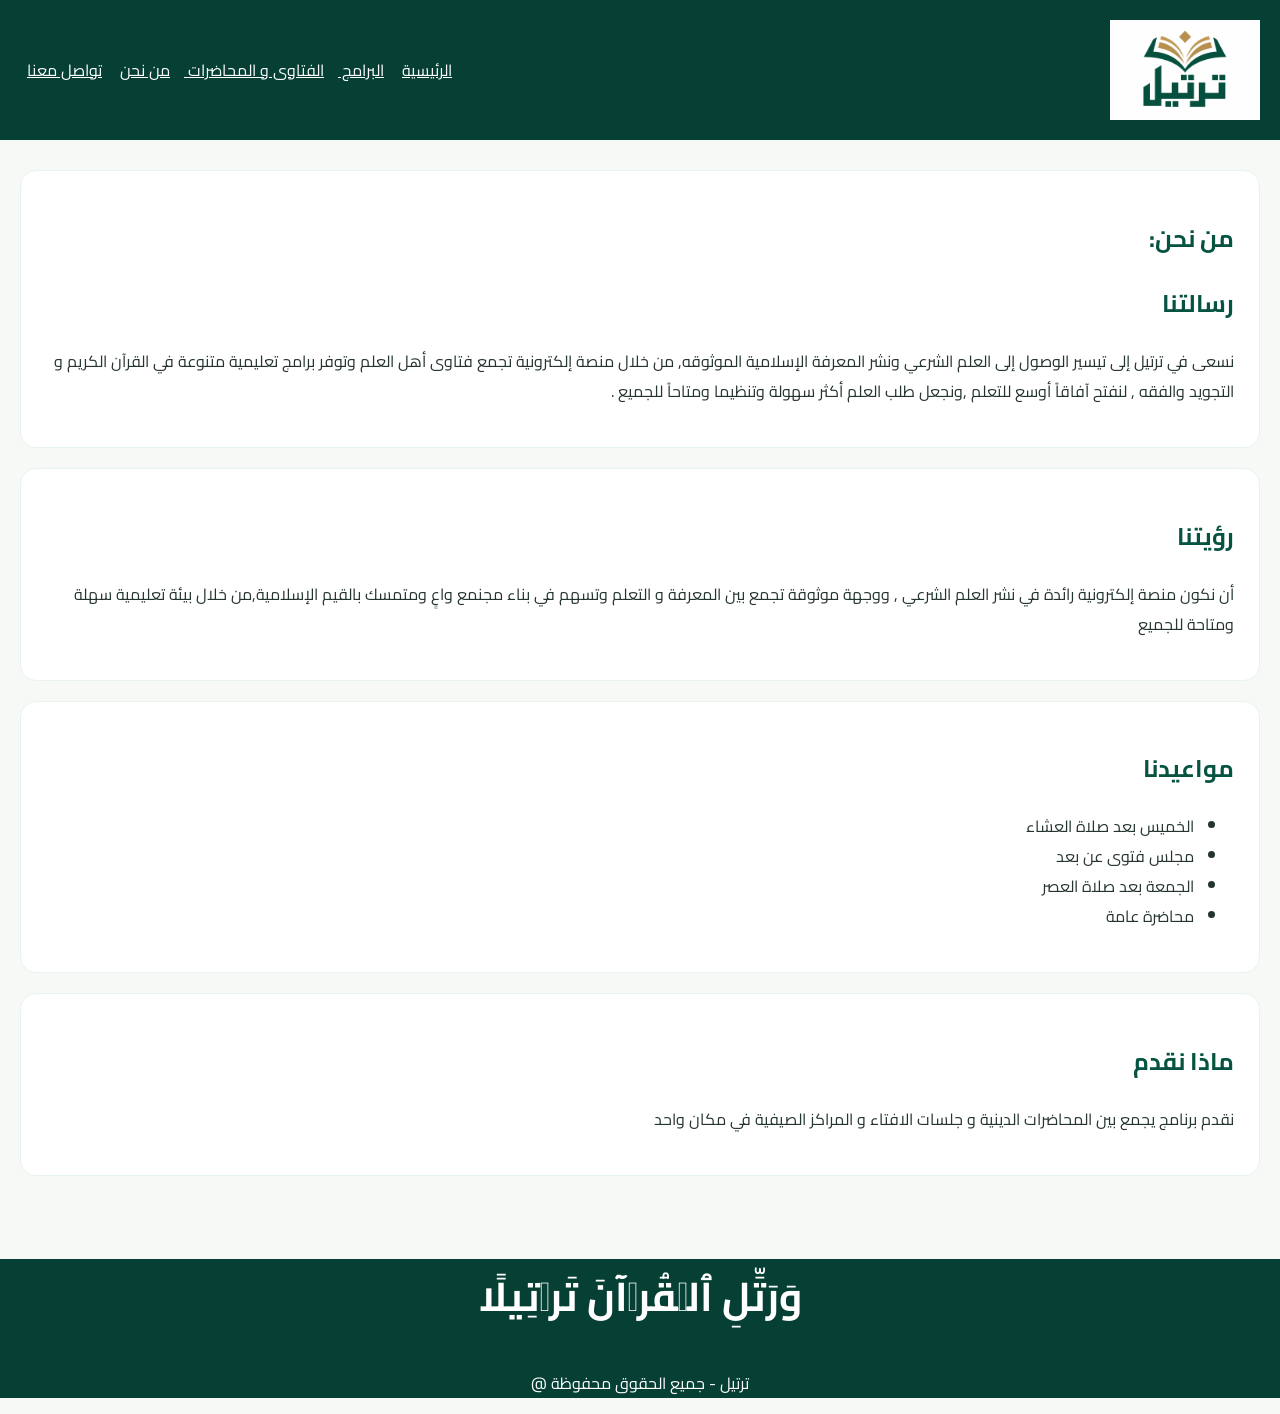
==== about-us.html @ 3f18db16 "Add files via upload" ====
<!DOCTYPE html>
<html lang="ar" dir="rtl">
<head>
    <meta charset="UTF-8">
    <meta name="viewport" content="width=device-width, initial-scale=1.0">
    <title>About Us - Tarteel</title>

    <link rel="preconnect" href="https://fonts.googleapis.com">
    <link rel="preconnect" href="https://fonts.gstatic.com" crossorigin>
    <link href="https://fonts.googleapis.com/css2?family=Cairo:wght@400;500;600;700;800&display=swap"rel="stylesheet">
    <link rel="stylesheet" href="style.css">




</head>
<body>
 <header>
        <!-- -->
        <img src="Tarteel-logo.jpg" alt="Tarteel-logo" class="logo">

        <nav>
            <!-- link to الرئيسية -->
            <a href="">الرئيسية</a>

            <!-- link to البرامج -->
            <a href="">البرامج </a>

            <!-- link to الفتاوى و المحاضرات  -->
            <a href="">الفتاوى و المحاضرات </a>

            <!-- link to من نحن -->
            <a href="about-us.html">من نحن</a>

            <!-- link to تواصل معنا -->
            <a href="contact-us.html">تواصل معنا</a>
            
        </nav>


        <!-- <h2>من نحن</h2> -->

    </header>
<!-- --------------------------------------------------------------------------------    header end -->
<!-- --------------------------------------------------------------------------------    main Start -->
<main>
<!-- sec 1 -->
    <section>

        <h1>من نحن:</h1>

        <h2>رسالتنا</h2>
            <p>نسعى في ترتيل إلى تيسير الوصول إلى العلم الشرعي ونشر المعرفة الإسلامية الموثوقه,
                 من خلال منصة إلكترونية تجمع فتاوى أهل العلم  وتوفر برامج تعليمية متنوعة في
                 القرآن الكريم و التجويد والفقه , لنفتح آفاقاً أوسع للتعلم ,ونجعل طلب العلم أكثر سهولة وتنظيما ومتاحاً للجميع .
            </p>
        

    </section>


<!-- sec 2 -->
    <section>
        <h2>رؤيتنا</h2>
        <p>أن نكون منصة إلكترونية رائدة في نشر العلم الشرعي , ووجهة موثوقة تجمع بين المعرفة و التعلم 
            وتسهم في بناء مجنمع واعٍ ومتمسك بالقيم الإسلامية,من خلال بيئة تعليمية سهلة ومتاحة للجميع
        </p>

    </section>


<!-- sec 3 -->
    <section>
    <h2>مواعيدنا</h2>
        <ul>
            <li>الخميس بعد صلاة العشاء</li>
            <li> مجلس فتوى عن بعد</li>
            <li> الجمعة بعد صلاة العصر</li>
            <li> محاضرة عامة </li>


        </ul>

    </section>


<!-- sec 4 -->
    <section>
        <h2>ماذا نقدم</h2>
        <p>نقدم برنامج يجمع بين المحاضرات الدينية و جلسات الافتاء و المراكز الصيفية في مكان واحد </p>

    </section>






</main>
<!-- --------------------------------------------------------------------------------    main end -->
 <!-- --------------------------------------------------------------------------------   footer start -->
<footer>
<h2 class="aya">وَرَتِّلِ ٱلۡقُرۡآنَ تَرۡتِیلًا</h2>

<p>ترتيل - جميع الحقوق محفوظة @</p>

</footer>



    
</body>
</html>
---- style.css ----
body{
    background-color: #F7F9F7;
    color: #24342F;
    margin: 0;
    direction: rtl;
    font-family: 'cairo',sans-serif;
    
}

/* ------------------------------------------header style---------------------------------------------- */
header{
    background-color: #063f33;
    padding: 20px 20px; 
    display: flex;
    align-items: center;
    justify-content: space-between;
    /* max-width: 1140px; */
    }

.logo{
    width: 150px;
    height: auto;
}

nav a{
    color: white;
    margin-bottom: 20px;
    padding: 7px;
}

nav a:hover{
    color: #BF984C;
}




/* ------------------------------------------main style---------------------------------------------- */

main{
    /* max-width: 1140px; */
    margin:0 auto;
    padding: 30px 20px;
}




h1,h2{
    color: #075342;
}


section{
    background-color: white;
    border: 1px, solid #E8F2EE;
    border-radius: 16px;
    padding: 25px;
    margin-bottom: 20px;
}


button{
    background-color: #075342;
    color: white;
    border: none;
    border-radius: 10px;
    padding: 12px 25px;
    font-family: 'cairo', sans-serif;
    cursor: pointer;
}

.button:hover{
    color: #BF984C;
   
}


.contact-W-E{
    display: flex;
    justify-content: right;
    gap: 20px;
}





/* ----------------------------------------footer style----------------------------------------------- */

footer{
    background-color:#063f33 ;
    color: white;
    margin: 0 auto;
    text-align: center;
  
    
}
.aya{
    color: white;
    font-size: 40px;
    
    

}
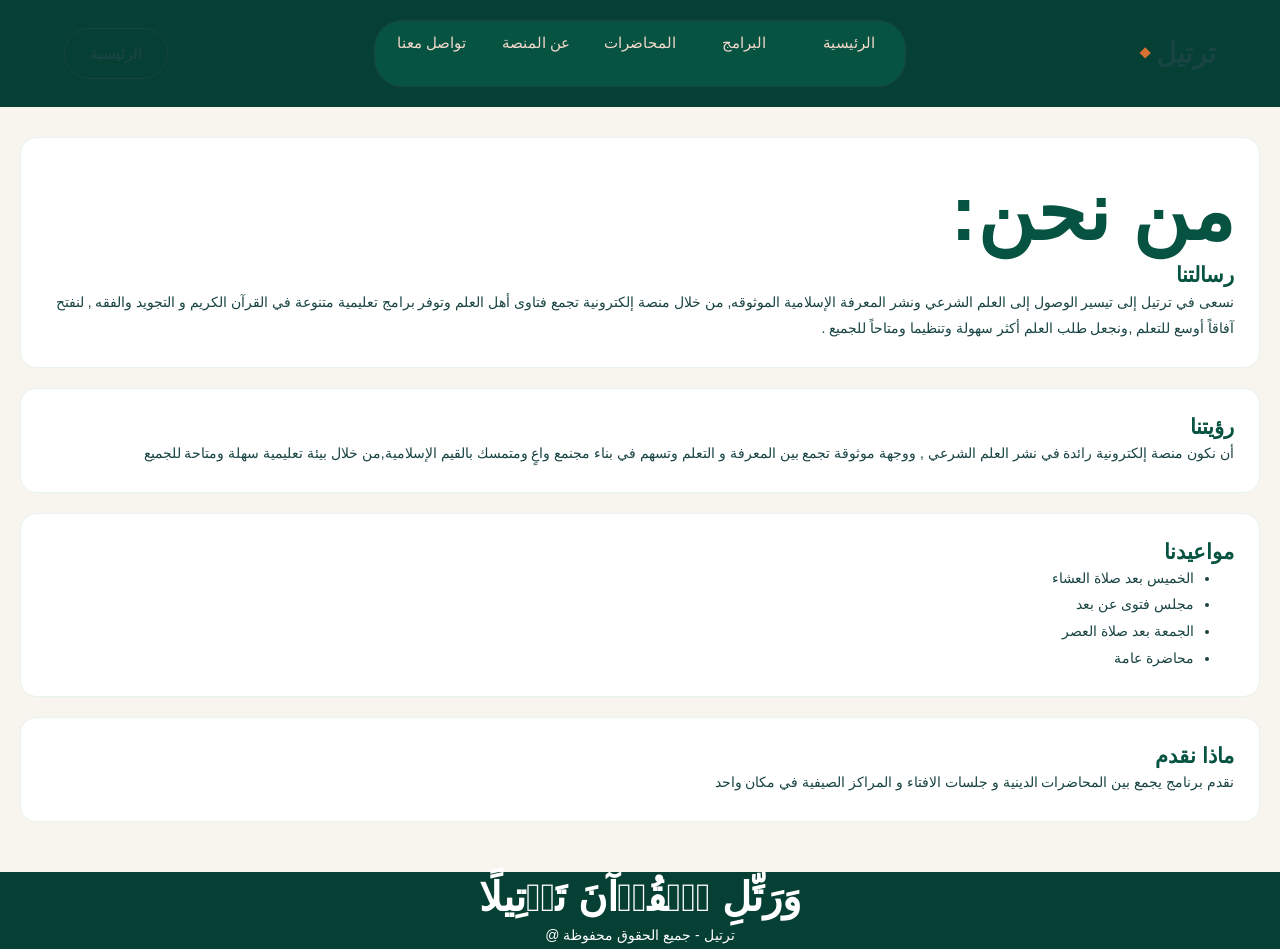
==== commit 57da946d: "Add files via upload" ====
--- a/about-us.html
+++ b/about-us.html
@@ -9,38 +9,29 @@
     <link rel="preconnect" href="https://fonts.gstatic.com" crossorigin>
     <link href="https://fonts.googleapis.com/css2?family=Cairo:wght@400;500;600;700;800&display=swap"rel="stylesheet">
     <link rel="stylesheet" href="style.css">
+    <link rel="stylesheet" href="indexxx.css">
 
 
 
 
 </head>
 <body>
- <header>
-        <!-- -->
-        <img src="Tarteel-logo.jpg" alt="Tarteel-logo" class="logo">
+ <div class="intro" aria-hidden="true"><span></span></div>
 
-        <nav>
-            <!-- link to الرئيسية -->
-            <a href="">الرئيسية</a>
+    <header class="topbar">
+        <a href="#" class="logo up" style="--i:0">ترتيل <i></i></a>
 
-            <!-- link to البرامج -->
-            <a href="">البرامج </a>
-
-            <!-- link to الفتاوى و المحاضرات  -->
-            <a href="">الفتاوى و المحاضرات </a>
-
-            <!-- link to من نحن -->
-            <a href="about-us.html">من نحن</a>
-
-            <!-- link to تواصل معنا -->
+        <nav class="up" style="--i:1">
+            <a href="indexxx.html">الرئيسية</a>
+            <a href="programs.html">البرامج</a>
+            <a href="lectures.html">المحاضرات</a>
+            <a href="about-us.html">عن المنصة</a>
             <a href="contact-us.html">تواصل معنا</a>
-            
         </nav>
 
+        <a href="indexxx.html" class="btn btn-outline up" style="--i:2">الرئيسية</a>
+    </header>
 
-        <!-- <h2>من نحن</h2> -->
-
-    </header>
 <!-- --------------------------------------------------------------------------------    header end -->
 <!-- --------------------------------------------------------------------------------    main Start -->
 <main>
--- a/indexxx.css
+++ b/indexxx.css
@@ -0,0 +1,551 @@
+:root {
+    --primary: #075342;
+    --accent: #D47233;
+    --soft: #F3D9CC;
+    --dark: #184443;
+    --bg: #F8F5EF;
+    --ease: cubic-bezier(.2, .7, .2, 1);
+}
+
+* {
+    box-sizing: border-box;
+    margin: 0;
+}
+
+/* Everything is in rem, so the whole page scales with the screen width */
+html {
+    scroll-behavior: smooth;
+    font-size: clamp(14px, 1.05vw, 26px);
+}
+
+body {
+    font-family: "Tajawal", sans-serif;
+    background: var(--bg);
+    color: var(--dark);
+    line-height: 1.9;
+    overflow-x: hidden;
+}
+
+h1,
+h2,
+h3 {
+    line-height: 1.25;
+}
+
+/* ---------- Intro 0 → 100 ---------- */
+@property --n {
+    syntax: "<integer>";
+    inherits: false;
+    initial-value: 0;
+}
+
+.intro {
+    position: fixed;
+    inset: 0;
+    z-index: 100;
+    display: grid;
+    place-items: center;
+    background: var(--primary);
+    color: var(--bg);
+    pointer-events: none;
+    animation: slide-up .7s 1s cubic-bezier(.7, 0, .2, 1) forwards;
+}
+
+.intro span {
+    font-size: 5rem;
+    font-weight: 800;
+    counter-reset: n var(--n);
+    animation: count 1s linear forwards;
+}
+
+.intro span::after {
+    content: counter(n);
+}
+
+@keyframes count {
+    to {
+        --n: 100;
+    }
+}
+
+@keyframes slide-up {
+    to {
+        transform: translateY(-100%);
+        visibility: hidden;
+    }
+}
+
+/* ---------- Every text block moves up when the page opens ---------- */
+.up {
+    animation: up .9s var(--ease) backwards;
+    animation-delay: calc(1.3s + var(--i, 0) * .1s);
+}
+
+@keyframes up {
+    from {
+        opacity: 0;
+        translate: 0 2.5rem;
+    }
+}
+
+.line {
+    display: block;
+    overflow: hidden;
+    padding-block: .08em;
+}
+
+.line>span {
+    display: block;
+    transform: translateY(115%);
+    animation: line-up .9s var(--ease) forwards;
+    animation-delay: calc(1.3s + var(--i) * .1s);
+}
+
+@keyframes line-up {
+    to {
+        transform: none;
+    }
+}
+
+/* ---------- Top bar ---------- */
+.topbar {
+    display: grid;
+    grid-template-columns: 1fr auto 1fr;
+    align-items: center;
+    padding: 1.4rem 5vw;
+}
+
+.logo {
+    justify-self: start;
+    display: flex;
+    align-items: center;
+    gap: .5rem;
+    font-size: 2rem;
+    font-weight: 800;
+    color: var(--dark);
+    text-decoration: none;
+}
+
+.logo i {
+    width: .6rem;
+    height: .6rem;
+    background: var(--accent);
+    transform: rotate(45deg);
+}
+
+.topbar .btn {
+    justify-self: end;
+}
+
+/* ---------- Pill nav ---------- */
+nav {
+    position: relative;
+    isolation: isolate;
+    display: flex;
+    width: min(38rem, 90vw);
+    padding: .3rem;
+    background: var(--primary);
+    border: 1px solid var(--dark);
+    border-radius: 2rem;
+}
+
+nav a {
+    flex: 1;
+    padding: .5rem 0;
+    text-align: center;
+    text-decoration: none;
+    font-size: 1.05rem;
+    font-weight: 500;
+    color: var(--soft);
+    line-height: 1.6;
+    transition: color .3s ease;
+}
+
+nav a:hover {
+    color: var(--dark);
+    anchor-name: --pill;
+}
+
+nav::before {
+    content: "";
+    position: absolute;
+    z-index: -1;
+    position-anchor: --pill;
+    inset: anchor(top) anchor(right) anchor(bottom) anchor(left);
+    background: var(--bg);
+    border: 1px solid var(--accent);
+    border-radius: 2rem;
+    opacity: 0;
+    transition: inset .4s, opacity .3s;
+}
+
+nav:has(a:hover)::before {
+    opacity: 1;
+}
+
+@supports not (anchor-name: --x) {
+    nav a:hover {
+        background: var(--bg);
+        border-radius: 2rem;
+    }
+}
+
+/* ---------- Interactive buttons ---------- */
+.btn {
+    display: inline-flex;
+    align-items: center;
+    gap: .8rem;
+    padding: .7rem 1.8rem;
+    border-radius: 999px;
+    font-weight: 700;
+    font-size: 1.1rem;
+    text-decoration: none;
+    background-repeat: no-repeat;
+    background-position: bottom;
+    background-size: 100% 0;
+    /* fill sweeps up on hover */
+    transition: background-size .5s var(--ease), color .4s, transform .4s var(--ease), box-shadow .4s;
+}
+
+.btn:hover {
+    background-size: 100% 100%;
+    transform: translateY(-.25rem);
+}
+
+.btn:active {
+    transform: translateY(0) scale(.96);
+}
+
+.btn:focus-visible,
+.link:focus-visible {
+    outline: 3px solid var(--accent);
+    outline-offset: 4px;
+}
+
+.btn-outline {
+    border: 1px solid var(--dark);
+    color: var(--dark);
+    background-image: linear-gradient(var(--dark), var(--dark));
+}
+
+.btn-outline:hover {
+    color: var(--bg);
+}
+
+.btn-primary {
+    padding: .9rem 1.4rem .9rem 1.4rem;
+    background-color: var(--primary);
+    color: var(--bg);
+    background-image: linear-gradient(var(--accent), var(--accent));
+    box-shadow: 0 .6rem 1.4rem rgba(7, 83, 66, 0);
+}
+
+.btn-primary:hover {
+    box-shadow: 0 .8rem 1.6rem rgba(7, 83, 66, .3);
+}
+
+.arrow {
+    display: grid;
+    place-items: center;
+    width: 2rem;
+    height: 2rem;
+    border-radius: 50%;
+    background: var(--accent);
+    color: var(--bg);
+    font-size: 1.1rem;
+    line-height: 1;
+    transition: transform .4s var(--ease), background .4s, color .4s;
+}
+
+.btn-primary:hover .arrow {
+    transform: translateX(-.4rem) rotate(-360deg);
+    background: var(--bg);
+    color: var(--accent);
+}
+
+.link {
+    color: var(--dark);
+    font-weight: 500;
+    font-size: 1.1rem;
+    text-decoration: none;
+    background: linear-gradient(var(--accent), var(--accent)) no-repeat right bottom / 100% 2px;
+    padding-bottom: .15rem;
+    transition: background-size .4s var(--ease), color .3s;
+}
+
+.link:hover {
+    background-size: 100% 100%;
+    color: var(--bg);
+}
+
+/* ---------- Hero ---------- */
+.hero {
+    display: grid;
+    grid-template-columns: 1.2fr .8fr;
+    align-items: center;
+    gap: 3vw;
+    padding: 1rem 5vw 5rem;
+    min-height: calc(100svh - 6rem);
+}
+
+.eyebrow {
+    display: inline-flex;
+    align-items: center;
+    gap: .6rem;
+    font-size: 1.05rem;
+    color: var(--primary);
+    margin-bottom: 1rem;
+}
+
+.eyebrow i {
+    width: .5rem;
+    height: .5rem;
+    border-radius: 50%;
+    background: var(--accent);
+}
+
+h1 {
+    font-size: clamp(2.8rem, 6.2vw, 10rem);
+    font-weight: 800;
+    color: var(--primary);
+}
+
+.lead {
+    max-width: 38rem;
+    margin-top: 1.4rem;
+    font-size: 1.3rem;
+    opacity: .85;
+}
+
+.actions {
+    display: flex;
+    align-items: center;
+    flex-wrap: wrap;
+    gap: 2rem;
+    margin-top: 2rem;
+}
+
+/* ---------- Arch illustration ---------- */
+.art {
+    position: relative;
+    width: min(34vw, 58vh);
+    aspect-ratio: 4 / 5;
+    justify-self: center;
+}
+
+.arch-back,
+.arch {
+    position: absolute;
+    border-radius: 999px 999px 0 0;
+}
+
+.arch-back {
+    inset: 0;
+    background: var(--soft);
+}
+
+.arch {
+    inset: 12% 14% 0;
+    background: var(--dark);
+    overflow: hidden;
+}
+
+.sun {
+    position: absolute;
+    top: 16%;
+    left: 50%;
+    width: 46%;
+    aspect-ratio: 1;
+    border-radius: 50%;
+    transform: translateX(-50%);
+    background: var(--accent);
+}
+
+.book {
+    position: absolute;
+    bottom: 12%;
+    left: 50%;
+    width: 60%;
+    height: 18%;
+    transform: translateX(-50%);
+}
+
+.book::before,
+.book::after {
+    content: "";
+    position: absolute;
+    bottom: 0;
+    width: 50%;
+    height: 100%;
+    background: var(--bg);
+}
+
+.book::before {
+    right: 50%;
+    border-radius: 0 12px 4px 0;
+    transform: skewY(6deg);
+    transform-origin: right bottom;
+}
+
+.book::after {
+    left: 50%;
+    border-radius: 12px 0 0 4px;
+    transform: skewY(-6deg);
+    transform-origin: left bottom;
+}
+
+.dot {
+    position: absolute;
+    bottom: 4%;
+    right: -4%;
+    width: 9%;
+    aspect-ratio: 1;
+    border-radius: 50%;
+    background: var(--accent);
+    opacity: .85;
+}
+
+.art small {
+    position: absolute;
+    bottom: -2%;
+    left: 0;
+    font-size: .85rem;
+    letter-spacing: .1em;
+    color: var(--primary);
+}
+
+/* ---------- Cards: green fills from bottom to top on hover ---------- */
+.features {
+    padding: 0 5vw 6rem;
+}
+
+.cards {
+    display: grid;
+    grid-template-columns: repeat(3, 1fr);
+    gap: 1.6rem;
+}
+
+.card {
+    position: relative;
+    isolation: isolate;
+    overflow: hidden;
+    padding: 2.2rem;
+    min-height: 14rem;
+    background: #fff;
+    border: 1px solid var(--soft);
+    border-radius: 1.6rem;
+    transition: transform .6s var(--ease), box-shadow .6s var(--ease), border-color .6s;
+}
+
+.card::before {
+    content: "";
+    position: absolute;
+    inset: 0;
+    z-index: -1;
+    background: var(--primary);
+    transform: scaleY(0);
+    transform-origin: bottom;
+    transition: transform .6s var(--ease);
+}
+
+.card:hover {
+    transform: translateY(-.8rem);
+    box-shadow: 0 1.6rem 3rem rgba(7, 83, 66, .25);
+    border-color: var(--primary);
+}
+
+.card:hover::before {
+    transform: scaleY(1);
+}
+
+.num {
+    color: var(--accent);
+    font-weight: 800;
+    font-size: 1rem;
+    transition: color .5s;
+}
+
+.card h3 {
+    margin: .4rem 0 .6rem;
+    font-size: 1.9rem;
+    color: var(--primary);
+    transition: color .5s;
+}
+
+.card p {
+    font-size: 1.15rem;
+    transition: color .5s;
+}
+
+.card:hover h3 {
+    color: var(--bg);
+}
+
+.card:hover p {
+    color: var(--soft);
+}
+
+.card:hover .num {
+    color: var(--accent);
+}
+
+/* scroll reveal for the cards */
+@supports (animation-timeline: view()) {
+    .card {
+        animation: rise linear both;
+        animation-timeline: view();
+        animation-range: entry 0% entry 70%;
+    }
+
+    @keyframes rise {
+        from {
+            opacity: 0;
+            translate: 0 3rem;
+        }
+
+        to {
+            opacity: 1;
+            translate: 0 0;
+        }
+    }
+}
+
+/* ---------- Responsive ---------- */
+@media (max-width: 900px) {
+    html {
+        font-size: clamp(15px, 3.4vw, 22px);
+    }
+
+    .topbar {
+        grid-template-columns: 1fr auto;
+        row-gap: .8rem;
+    }
+
+    nav {
+        grid-column: 1 / -1;
+        grid-row: 2;
+        width: 100%;
+    }
+
+    nav a {
+        font-size: .85rem;
+    }
+
+    .hero {
+        grid-template-columns: 1fr;
+        min-height: auto;
+        padding-bottom: 3rem;
+    }
+
+    h1 {
+        font-size: clamp(3rem, 14vw, 6rem);
+    }
+
+    .art {
+        width: min(75vw, 26rem);
+    }
+
+    .cards {
+        grid-template-columns: 1fr;
+    }
+}
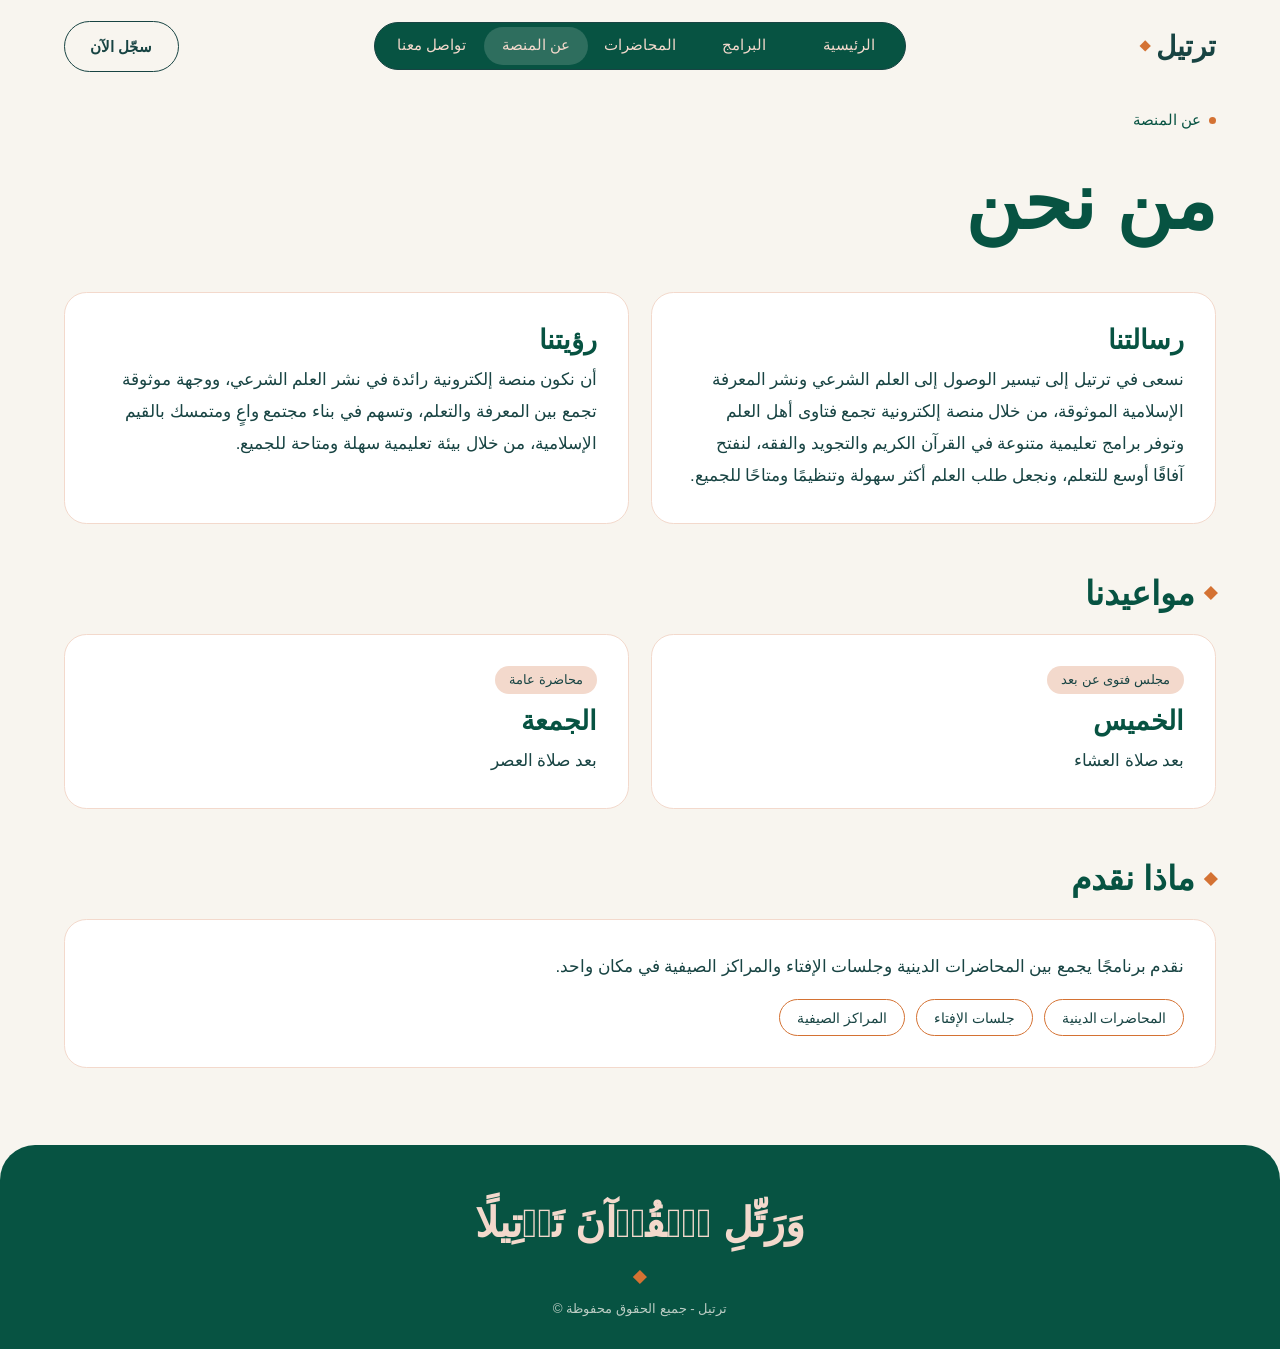
==== commit 466e144b: "Add files via upload" ====
--- a/about-us.html
+++ b/about-us.html
@@ -1,104 +1,93 @@
-<!DOCTYPE html>
-<html lang="ar" dir="rtl">
-<head>
-    <meta charset="UTF-8">
-    <meta name="viewport" content="width=device-width, initial-scale=1.0">
-    <title>About Us - Tarteel</title>
-
-    <link rel="preconnect" href="https://fonts.googleapis.com">
-    <link rel="preconnect" href="https://fonts.gstatic.com" crossorigin>
-    <link href="https://fonts.googleapis.com/css2?family=Cairo:wght@400;500;600;700;800&display=swap"rel="stylesheet">
-    <link rel="stylesheet" href="style.css">
-    <link rel="stylesheet" href="indexxx.css">
-
-
-
-
-</head>
-<body>
- <div class="intro" aria-hidden="true"><span></span></div>
-
-    <header class="topbar">
-        <a href="#" class="logo up" style="--i:0">ترتيل <i></i></a>
-
-        <nav class="up" style="--i:1">
-            <a href="indexxx.html">الرئيسية</a>
-            <a href="programs.html">البرامج</a>
-            <a href="lectures.html">المحاضرات</a>
-            <a href="about-us.html">عن المنصة</a>
-            <a href="contact-us.html">تواصل معنا</a>
-        </nav>
-
-        <a href="indexxx.html" class="btn btn-outline up" style="--i:2">الرئيسية</a>
-    </header>
-
-<!-- --------------------------------------------------------------------------------    header end -->
-<!-- --------------------------------------------------------------------------------    main Start -->
-<main>
-<!-- sec 1 -->
-    <section>
-
-        <h1>من نحن:</h1>
-
-        <h2>رسالتنا</h2>
-            <p>نسعى في ترتيل إلى تيسير الوصول إلى العلم الشرعي ونشر المعرفة الإسلامية الموثوقه,
-                 من خلال منصة إلكترونية تجمع فتاوى أهل العلم  وتوفر برامج تعليمية متنوعة في
-                 القرآن الكريم و التجويد والفقه , لنفتح آفاقاً أوسع للتعلم ,ونجعل طلب العلم أكثر سهولة وتنظيما ومتاحاً للجميع .
-            </p>
-        
-
-    </section>
-
-
-<!-- sec 2 -->
-    <section>
-        <h2>رؤيتنا</h2>
-        <p>أن نكون منصة إلكترونية رائدة في نشر العلم الشرعي , ووجهة موثوقة تجمع بين المعرفة و التعلم 
-            وتسهم في بناء مجنمع واعٍ ومتمسك بالقيم الإسلامية,من خلال بيئة تعليمية سهلة ومتاحة للجميع
-        </p>
-
-    </section>
-
-
-<!-- sec 3 -->
-    <section>
-    <h2>مواعيدنا</h2>
-        <ul>
-            <li>الخميس بعد صلاة العشاء</li>
-            <li> مجلس فتوى عن بعد</li>
-            <li> الجمعة بعد صلاة العصر</li>
-            <li> محاضرة عامة </li>
-
-
-        </ul>
-
-    </section>
-
-
-<!-- sec 4 -->
-    <section>
-        <h2>ماذا نقدم</h2>
-        <p>نقدم برنامج يجمع بين المحاضرات الدينية و جلسات الافتاء و المراكز الصيفية في مكان واحد </p>
-
-    </section>
-
-
-
-
-
-
-</main>
-<!-- --------------------------------------------------------------------------------    main end -->
- <!-- --------------------------------------------------------------------------------   footer start -->
-<footer>
-<h2 class="aya">وَرَتِّلِ ٱلۡقُرۡآنَ تَرۡتِیلًا</h2>
-
-<p>ترتيل - جميع الحقوق محفوظة @</p>
-
-</footer>
-
-
-
-    
-</body>
-</html>+<!DOCTYPE html>
+<html lang="ar" dir="rtl">
+
+<head>
+    <meta charset="UTF-8">
+    <meta name="viewport" content="width=device-width, initial-scale=1.0">
+    <title>عن المنصة | ترتيل</title>
+    <link rel="preconnect" href="https://fonts.googleapis.com">
+    <link rel="preconnect" href="https://fonts.gstatic.com" crossorigin>
+    <link href="https://fonts.googleapis.com/css2?family=Tajawal:wght@400;500;700;800&display=swap" rel="stylesheet">
+    <link rel="stylesheet" href="indexxx.css">
+    <link rel="stylesheet" href="pages.css">
+</head>
+
+<body>
+    <div class="intro" aria-hidden="true"><span></span></div>
+
+    <header class="topbar">
+        <a href="indexxx.html" class="logo up" style="--i:0">ترتيل <i></i></a>
+
+        <nav class="up" style="--i:1">
+            <a href="indexxx.html">الرئيسية</a>
+            <a href="programs.html">البرامج</a>
+            <a href="lectures.html">المحاضرات</a>
+            <a href="about-us.html" aria-current="page">عن المنصة</a>
+            <a href="contact-us.html">تواصل معنا</a>
+        </nav>
+
+        <a href="programs.html" class="btn btn-outline up" style="--i:2">سجّل الآن</a>
+    </header>
+
+    <main>
+        <section class="page-head">
+            <p class="eyebrow up" style="--i:3"><i></i> عن المنصة</p>
+            <h1>
+                <span class="line"><span style="--i:4">من نحن</span></span>
+            </h1>
+        </section>
+
+        <!-- رسالتنا + رؤيتنا -->
+        <section class="block">
+            <div class="tiles">
+                <article class="tile">
+                    <h3>رسالتنا</h3>
+                    <p>نسعى في ترتيل إلى تيسير الوصول إلى العلم الشرعي ونشر المعرفة الإسلامية الموثوقة، من خلال منصة إلكترونية تجمع فتاوى أهل العلم وتوفر برامج تعليمية متنوعة في القرآن الكريم والتجويد والفقه، لنفتح آفاقًا أوسع للتعلم، ونجعل طلب العلم أكثر سهولة وتنظيمًا ومتاحًا للجميع.</p>
+                </article>
+                <article class="tile">
+                    <h3>رؤيتنا</h3>
+                    <p>أن نكون منصة إلكترونية رائدة في نشر العلم الشرعي، ووجهة موثوقة تجمع بين المعرفة والتعلم، وتسهم في بناء مجتمع واعٍ ومتمسك بالقيم الإسلامية، من خلال بيئة تعليمية سهلة ومتاحة للجميع.</p>
+                </article>
+            </div>
+        </section>
+
+        <!-- مواعيدنا -->
+        <section class="block">
+            <h2>مواعيدنا</h2>
+            <div class="tiles">
+                <article class="tile">
+                    <span class="chip">مجلس فتوى عن بعد</span>
+                    <h3>الخميس</h3>
+                    <p>بعد صلاة العشاء</p>
+                </article>
+                <article class="tile">
+                    <span class="chip">محاضرة عامة</span>
+                    <h3>الجمعة</h3>
+                    <p>بعد صلاة العصر</p>
+                </article>
+            </div>
+        </section>
+
+        <!-- ماذا نقدم -->
+        <section class="block">
+            <h2>ماذا نقدم</h2>
+            <div class="tiles">
+                <article class="tile wide">
+                    <p>نقدم برنامجًا يجمع بين المحاضرات الدينية وجلسات الإفتاء والمراكز الصيفية في مكان واحد.</p>
+                    <div class="pills">
+                        <span>المحاضرات الدينية</span>
+                        <span>جلسات الإفتاء</span>
+                        <span>المراكز الصيفية</span>
+                    </div>
+                </article>
+            </div>
+        </section>
+    </main>
+
+    <footer>
+        <h2 class="aya">وَرَتِّلِ ٱلۡقُرۡآنَ تَرۡتِیلًا</h2>
+        <p>ترتيل - جميع الحقوق محفوظة ©</p>
+    </footer>
+</body>
+
+</html>
--- a/indexxx.css
+++ b/indexxx.css
@@ -1,551 +1,258 @@
-:root {
-    --primary: #075342;
-    --accent: #D47233;
-    --soft: #F3D9CC;
-    --dark: #184443;
-    --bg: #F8F5EF;
-    --ease: cubic-bezier(.2, .7, .2, 1);
-}
-
-* {
-    box-sizing: border-box;
-    margin: 0;
-}
-
-/* Everything is in rem, so the whole page scales with the screen width */
-html {
-    scroll-behavior: smooth;
-    font-size: clamp(14px, 1.05vw, 26px);
-}
-
-body {
-    font-family: "Tajawal", sans-serif;
-    background: var(--bg);
-    color: var(--dark);
-    line-height: 1.9;
-    overflow-x: hidden;
-}
-
-h1,
-h2,
-h3 {
-    line-height: 1.25;
-}
-
-/* ---------- Intro 0 → 100 ---------- */
-@property --n {
-    syntax: "<integer>";
-    inherits: false;
-    initial-value: 0;
-}
-
-.intro {
-    position: fixed;
-    inset: 0;
-    z-index: 100;
-    display: grid;
-    place-items: center;
-    background: var(--primary);
-    color: var(--bg);
-    pointer-events: none;
-    animation: slide-up .7s 1s cubic-bezier(.7, 0, .2, 1) forwards;
-}
-
-.intro span {
-    font-size: 5rem;
-    font-weight: 800;
-    counter-reset: n var(--n);
-    animation: count 1s linear forwards;
-}
-
-.intro span::after {
-    content: counter(n);
-}
-
-@keyframes count {
-    to {
-        --n: 100;
-    }
-}
-
-@keyframes slide-up {
-    to {
-        transform: translateY(-100%);
-        visibility: hidden;
-    }
-}
-
-/* ---------- Every text block moves up when the page opens ---------- */
-.up {
-    animation: up .9s var(--ease) backwards;
-    animation-delay: calc(1.3s + var(--i, 0) * .1s);
-}
-
-@keyframes up {
-    from {
-        opacity: 0;
-        translate: 0 2.5rem;
-    }
-}
-
-.line {
-    display: block;
-    overflow: hidden;
-    padding-block: .08em;
-}
-
-.line>span {
-    display: block;
-    transform: translateY(115%);
-    animation: line-up .9s var(--ease) forwards;
-    animation-delay: calc(1.3s + var(--i) * .1s);
-}
-
-@keyframes line-up {
-    to {
-        transform: none;
-    }
-}
-
-/* ---------- Top bar ---------- */
-.topbar {
-    display: grid;
-    grid-template-columns: 1fr auto 1fr;
-    align-items: center;
-    padding: 1.4rem 5vw;
-}
-
-.logo {
-    justify-self: start;
-    display: flex;
-    align-items: center;
-    gap: .5rem;
-    font-size: 2rem;
-    font-weight: 800;
-    color: var(--dark);
-    text-decoration: none;
-}
-
-.logo i {
-    width: .6rem;
-    height: .6rem;
-    background: var(--accent);
-    transform: rotate(45deg);
-}
-
-.topbar .btn {
-    justify-self: end;
-}
-
-/* ---------- Pill nav ---------- */
-nav {
-    position: relative;
-    isolation: isolate;
-    display: flex;
-    width: min(38rem, 90vw);
-    padding: .3rem;
-    background: var(--primary);
-    border: 1px solid var(--dark);
-    border-radius: 2rem;
-}
-
-nav a {
-    flex: 1;
-    padding: .5rem 0;
-    text-align: center;
-    text-decoration: none;
-    font-size: 1.05rem;
-    font-weight: 500;
-    color: var(--soft);
-    line-height: 1.6;
-    transition: color .3s ease;
-}
-
-nav a:hover {
-    color: var(--dark);
-    anchor-name: --pill;
-}
-
-nav::before {
-    content: "";
-    position: absolute;
-    z-index: -1;
-    position-anchor: --pill;
-    inset: anchor(top) anchor(right) anchor(bottom) anchor(left);
-    background: var(--bg);
-    border: 1px solid var(--accent);
-    border-radius: 2rem;
-    opacity: 0;
-    transition: inset .4s, opacity .3s;
-}
-
-nav:has(a:hover)::before {
-    opacity: 1;
-}
-
-@supports not (anchor-name: --x) {
-    nav a:hover {
-        background: var(--bg);
-        border-radius: 2rem;
-    }
-}
-
-/* ---------- Interactive buttons ---------- */
-.btn {
-    display: inline-flex;
-    align-items: center;
-    gap: .8rem;
-    padding: .7rem 1.8rem;
-    border-radius: 999px;
-    font-weight: 700;
-    font-size: 1.1rem;
-    text-decoration: none;
-    background-repeat: no-repeat;
-    background-position: bottom;
-    background-size: 100% 0;
-    /* fill sweeps up on hover */
-    transition: background-size .5s var(--ease), color .4s, transform .4s var(--ease), box-shadow .4s;
-}
-
-.btn:hover {
-    background-size: 100% 100%;
-    transform: translateY(-.25rem);
-}
-
-.btn:active {
-    transform: translateY(0) scale(.96);
-}
-
-.btn:focus-visible,
-.link:focus-visible {
-    outline: 3px solid var(--accent);
-    outline-offset: 4px;
-}
-
-.btn-outline {
-    border: 1px solid var(--dark);
-    color: var(--dark);
-    background-image: linear-gradient(var(--dark), var(--dark));
-}
-
-.btn-outline:hover {
-    color: var(--bg);
-}
-
-.btn-primary {
-    padding: .9rem 1.4rem .9rem 1.4rem;
-    background-color: var(--primary);
-    color: var(--bg);
-    background-image: linear-gradient(var(--accent), var(--accent));
-    box-shadow: 0 .6rem 1.4rem rgba(7, 83, 66, 0);
-}
-
-.btn-primary:hover {
-    box-shadow: 0 .8rem 1.6rem rgba(7, 83, 66, .3);
-}
-
-.arrow {
-    display: grid;
-    place-items: center;
-    width: 2rem;
-    height: 2rem;
-    border-radius: 50%;
-    background: var(--accent);
-    color: var(--bg);
-    font-size: 1.1rem;
-    line-height: 1;
-    transition: transform .4s var(--ease), background .4s, color .4s;
-}
-
-.btn-primary:hover .arrow {
-    transform: translateX(-.4rem) rotate(-360deg);
-    background: var(--bg);
-    color: var(--accent);
-}
-
-.link {
-    color: var(--dark);
-    font-weight: 500;
-    font-size: 1.1rem;
-    text-decoration: none;
-    background: linear-gradient(var(--accent), var(--accent)) no-repeat right bottom / 100% 2px;
-    padding-bottom: .15rem;
-    transition: background-size .4s var(--ease), color .3s;
-}
-
-.link:hover {
-    background-size: 100% 100%;
-    color: var(--bg);
-}
-
-/* ---------- Hero ---------- */
-.hero {
-    display: grid;
-    grid-template-columns: 1.2fr .8fr;
-    align-items: center;
-    gap: 3vw;
-    padding: 1rem 5vw 5rem;
-    min-height: calc(100svh - 6rem);
-}
-
-.eyebrow {
-    display: inline-flex;
-    align-items: center;
-    gap: .6rem;
-    font-size: 1.05rem;
-    color: var(--primary);
-    margin-bottom: 1rem;
-}
-
-.eyebrow i {
-    width: .5rem;
-    height: .5rem;
-    border-radius: 50%;
-    background: var(--accent);
-}
-
-h1 {
-    font-size: clamp(2.8rem, 6.2vw, 10rem);
-    font-weight: 800;
-    color: var(--primary);
-}
-
-.lead {
-    max-width: 38rem;
-    margin-top: 1.4rem;
-    font-size: 1.3rem;
-    opacity: .85;
-}
-
-.actions {
-    display: flex;
-    align-items: center;
-    flex-wrap: wrap;
-    gap: 2rem;
-    margin-top: 2rem;
-}
-
-/* ---------- Arch illustration ---------- */
-.art {
-    position: relative;
-    width: min(34vw, 58vh);
-    aspect-ratio: 4 / 5;
-    justify-self: center;
-}
-
-.arch-back,
-.arch {
-    position: absolute;
-    border-radius: 999px 999px 0 0;
-}
-
-.arch-back {
-    inset: 0;
-    background: var(--soft);
-}
-
-.arch {
-    inset: 12% 14% 0;
-    background: var(--dark);
-    overflow: hidden;
-}
-
-.sun {
-    position: absolute;
-    top: 16%;
-    left: 50%;
-    width: 46%;
-    aspect-ratio: 1;
-    border-radius: 50%;
-    transform: translateX(-50%);
-    background: var(--accent);
-}
-
-.book {
-    position: absolute;
-    bottom: 12%;
-    left: 50%;
-    width: 60%;
-    height: 18%;
-    transform: translateX(-50%);
-}
-
-.book::before,
-.book::after {
-    content: "";
-    position: absolute;
-    bottom: 0;
-    width: 50%;
-    height: 100%;
-    background: var(--bg);
-}
-
-.book::before {
-    right: 50%;
-    border-radius: 0 12px 4px 0;
-    transform: skewY(6deg);
-    transform-origin: right bottom;
-}
-
-.book::after {
-    left: 50%;
-    border-radius: 12px 0 0 4px;
-    transform: skewY(-6deg);
-    transform-origin: left bottom;
-}
-
-.dot {
-    position: absolute;
-    bottom: 4%;
-    right: -4%;
-    width: 9%;
-    aspect-ratio: 1;
-    border-radius: 50%;
-    background: var(--accent);
-    opacity: .85;
-}
-
-.art small {
-    position: absolute;
-    bottom: -2%;
-    left: 0;
-    font-size: .85rem;
-    letter-spacing: .1em;
-    color: var(--primary);
-}
-
-/* ---------- Cards: green fills from bottom to top on hover ---------- */
-.features {
-    padding: 0 5vw 6rem;
-}
-
-.cards {
-    display: grid;
-    grid-template-columns: repeat(3, 1fr);
-    gap: 1.6rem;
-}
-
-.card {
-    position: relative;
-    isolation: isolate;
-    overflow: hidden;
-    padding: 2.2rem;
-    min-height: 14rem;
-    background: #fff;
-    border: 1px solid var(--soft);
-    border-radius: 1.6rem;
-    transition: transform .6s var(--ease), box-shadow .6s var(--ease), border-color .6s;
-}
-
-.card::before {
-    content: "";
-    position: absolute;
-    inset: 0;
-    z-index: -1;
-    background: var(--primary);
-    transform: scaleY(0);
-    transform-origin: bottom;
-    transition: transform .6s var(--ease);
-}
-
-.card:hover {
-    transform: translateY(-.8rem);
-    box-shadow: 0 1.6rem 3rem rgba(7, 83, 66, .25);
-    border-color: var(--primary);
-}
-
-.card:hover::before {
-    transform: scaleY(1);
-}
-
-.num {
-    color: var(--accent);
-    font-weight: 800;
-    font-size: 1rem;
-    transition: color .5s;
-}
-
-.card h3 {
-    margin: .4rem 0 .6rem;
-    font-size: 1.9rem;
-    color: var(--primary);
-    transition: color .5s;
-}
-
-.card p {
-    font-size: 1.15rem;
-    transition: color .5s;
-}
-
-.card:hover h3 {
-    color: var(--bg);
-}
-
-.card:hover p {
-    color: var(--soft);
-}
-
-.card:hover .num {
-    color: var(--accent);
-}
-
-/* scroll reveal for the cards */
-@supports (animation-timeline: view()) {
-    .card {
-        animation: rise linear both;
-        animation-timeline: view();
-        animation-range: entry 0% entry 70%;
-    }
-
-    @keyframes rise {
-        from {
-            opacity: 0;
-            translate: 0 3rem;
-        }
-
-        to {
-            opacity: 1;
-            translate: 0 0;
-        }
-    }
-}
-
-/* ---------- Responsive ---------- */
-@media (max-width: 900px) {
-    html {
-        font-size: clamp(15px, 3.4vw, 22px);
-    }
-
-    .topbar {
-        grid-template-columns: 1fr auto;
-        row-gap: .8rem;
-    }
-
-    nav {
-        grid-column: 1 / -1;
-        grid-row: 2;
-        width: 100%;
-    }
-
-    nav a {
-        font-size: .85rem;
-    }
-
-    .hero {
-        grid-template-columns: 1fr;
-        min-height: auto;
-        padding-bottom: 3rem;
-    }
-
-    h1 {
-        font-size: clamp(3rem, 14vw, 6rem);
-    }
-
-    .art {
-        width: min(75vw, 26rem);
-    }
-
-    .cards {
-        grid-template-columns: 1fr;
-    }
-}+:root {
+    --primary: #075342;
+    --accent: #D47233;
+    --soft: #F3D9CC;
+    --dark: #184443;
+    --bg: #F8F5EF;
+    --ease: cubic-bezier(.2, .7, .2, 1);
+}
+
+* { box-sizing: border-box; margin: 0; }
+
+/* Everything is in rem, so the whole page scales with the screen width */
+html { scroll-behavior: smooth; font-size: clamp(14px, 1.05vw, 26px); }
+
+body {
+    font-family: "Tajawal", sans-serif;
+    background: var(--bg);
+    color: var(--dark);
+    line-height: 1.9;
+    overflow-x: hidden;
+}
+h1, h2, h3 { line-height: 1.25; }
+
+/* ---------- Intro 0 → 100 ---------- */
+@property --n { syntax: "<integer>"; inherits: false; initial-value: 0; }
+
+.intro {
+    position: fixed; inset: 0; z-index: 100;
+    display: grid; place-items: center;
+    background: var(--primary); color: var(--bg);
+    pointer-events: none;
+    animation: slide-up .7s 1s cubic-bezier(.7, 0, .2, 1) forwards;
+}
+.intro span {
+    font-size: 5rem; font-weight: 800;
+    counter-reset: n var(--n);
+    animation: count 1s linear forwards;
+}
+.intro span::after { content: counter(n); }
+@keyframes count { to { --n: 100; } }
+@keyframes slide-up { to { transform: translateY(-100%); visibility: hidden; } }
+
+/* ---------- Every text block moves up when the page opens ---------- */
+.up { animation: up .9s var(--ease) backwards; animation-delay: calc(1.3s + var(--i, 0) * .1s); }
+@keyframes up { from { opacity: 0; translate: 0 2.5rem; } }
+
+.line { display: block; overflow: hidden; padding-block: .08em; }
+.line > span {
+    display: block;
+    transform: translateY(115%);
+    animation: line-up .9s var(--ease) forwards;
+    animation-delay: calc(1.3s + var(--i) * .1s);
+}
+@keyframes line-up { to { transform: none; } }
+
+/* ---------- Top bar ---------- */
+.topbar {
+    display: grid;
+    grid-template-columns: 1fr auto 1fr;
+    align-items: center;
+    padding: 1.4rem 5vw;
+}
+.logo {
+    justify-self: start;
+    display: flex; align-items: center; gap: .5rem;
+    font-size: 2rem; font-weight: 800;
+    color: var(--dark); text-decoration: none;
+}
+.logo i { width: .6rem; height: .6rem; background: var(--accent); transform: rotate(45deg); }
+.topbar .btn { justify-self: end; }
+
+/* ---------- Pill nav ---------- */
+nav {
+    position: relative;
+    isolation: isolate;
+    display: flex;
+    width: min(38rem, 90vw);
+    padding: .3rem;
+    background: var(--primary);
+    border: 1px solid var(--dark);
+    border-radius: 2rem;
+}
+nav a {
+    flex: 1;
+    padding: .5rem 0;
+    text-align: center;
+    text-decoration: none;
+    font-size: 1.05rem; font-weight: 500;
+    color: var(--soft);
+    line-height: 1.6;
+    transition: color .3s ease;
+}
+nav a:hover { color: var(--dark); anchor-name: --pill; }
+
+nav::before {
+    content: "";
+    position: absolute; z-index: -1;
+    position-anchor: --pill;
+    inset: anchor(top) anchor(right) anchor(bottom) anchor(left);
+    background: var(--bg);
+    border: 1px solid var(--accent);
+    border-radius: 2rem;
+    opacity: 0;
+    transition: inset .4s, opacity .3s;
+}
+nav:has(a:hover)::before { opacity: 1; }
+@supports not (anchor-name: --x) {
+    nav a:hover { background: var(--bg); border-radius: 2rem; }
+}
+
+/* ---------- Interactive buttons ---------- */
+.btn {
+    display: inline-flex; align-items: center; gap: .8rem;
+    padding: .7rem 1.8rem;
+    border-radius: 999px;
+    font-weight: 700; font-size: 1.1rem;
+    text-decoration: none;
+    background-repeat: no-repeat;
+    background-position: bottom;
+    background-size: 100% 0;               /* fill sweeps up on hover */
+    transition: background-size .5s var(--ease), color .4s, transform .4s var(--ease), box-shadow .4s;
+}
+.btn:hover { background-size: 100% 100%; transform: translateY(-.25rem); }
+.btn:active { transform: translateY(0) scale(.96); }
+.btn:focus-visible, .link:focus-visible { outline: 3px solid var(--accent); outline-offset: 4px; }
+
+.btn-outline {
+    border: 1px solid var(--dark); color: var(--dark);
+    background-image: linear-gradient(var(--dark), var(--dark));
+}
+.btn-outline:hover { color: var(--bg); }
+
+.btn-primary {
+    padding: .9rem 1.4rem .9rem 1.4rem;
+    background-color: var(--primary); color: var(--bg);
+    background-image: linear-gradient(var(--accent), var(--accent));
+    box-shadow: 0 .6rem 1.4rem rgba(7, 83, 66, 0);
+}
+.btn-primary:hover { box-shadow: 0 .8rem 1.6rem rgba(7, 83, 66, .3); }
+.arrow {
+    display: grid; place-items: center;
+    width: 2rem; height: 2rem; border-radius: 50%;
+    background: var(--accent); color: var(--bg); font-size: 1.1rem; line-height: 1;
+    transition: transform .4s var(--ease), background .4s, color .4s;
+}
+.btn-primary:hover .arrow { transform: translateX(-.4rem) rotate(-360deg); background: var(--bg); color: var(--accent); }
+
+.link {
+    color: var(--dark); font-weight: 500; font-size: 1.1rem; text-decoration: none;
+    background: linear-gradient(var(--accent), var(--accent)) no-repeat right bottom / 100% 2px;
+    padding-bottom: .15rem;
+    transition: background-size .4s var(--ease), color .3s;
+}
+.link:hover { background-size: 100% 100%; color: var(--bg); }
+
+/* ---------- Hero ---------- */
+.hero {
+    display: grid;
+    grid-template-columns: 1.2fr .8fr;
+    align-items: center;
+    gap: 3vw;
+    padding: 1rem 5vw 5rem;
+    min-height: calc(100svh - 6rem);
+}
+.eyebrow {
+    display: inline-flex; align-items: center; gap: .6rem;
+    font-size: 1.05rem; color: var(--primary);
+    margin-bottom: 1rem;
+}
+.eyebrow i { width: .5rem; height: .5rem; border-radius: 50%; background: var(--accent); }
+
+h1 { font-size: clamp(2.8rem, 6.2vw, 10rem); font-weight: 800; color: var(--primary); }
+
+.lead { max-width: 38rem; margin-top: 1.4rem; font-size: 1.3rem; opacity: .85; }
+.actions { display: flex; align-items: center; flex-wrap: wrap; gap: 2rem; margin-top: 2rem; }
+
+/* ---------- Arch illustration ---------- */
+.art {
+    position: relative;
+    width: min(34vw, 58vh);
+    aspect-ratio: 4 / 5;
+    justify-self: center;
+}
+.arch-back, .arch { position: absolute; border-radius: 999px 999px 0 0; }
+.arch-back { inset: 0; background: var(--soft); }
+.arch { inset: 12% 14% 0; background: var(--dark); overflow: hidden; }
+.sun {
+    position: absolute; top: 16%; left: 50%;
+    width: 46%; aspect-ratio: 1; border-radius: 50%;
+    transform: translateX(-50%);
+    background: var(--accent);
+}
+.book { position: absolute; bottom: 12%; left: 50%; width: 60%; height: 18%; transform: translateX(-50%); }
+.book::before, .book::after {
+    content: ""; position: absolute; bottom: 0; width: 50%; height: 100%;
+    background: var(--bg);
+}
+.book::before { right: 50%; border-radius: 0 12px 4px 0; transform: skewY(6deg); transform-origin: right bottom; }
+.book::after { left: 50%; border-radius: 12px 0 0 4px; transform: skewY(-6deg); transform-origin: left bottom; }
+.dot {
+    position: absolute; bottom: 4%; right: -4%;
+    width: 9%; aspect-ratio: 1; border-radius: 50%;
+    background: var(--accent); opacity: .85;
+}
+.art small { position: absolute; bottom: -2%; left: 0; font-size: .85rem; letter-spacing: .1em; color: var(--primary); }
+
+/* ---------- Cards: green fills from bottom to top on hover ---------- */
+.features { padding: 0 5vw 6rem; }
+.cards { display: grid; grid-template-columns: repeat(3, 1fr); gap: 1.6rem; }
+.card {
+    position: relative; isolation: isolate; overflow: hidden;
+    padding: 2.2rem;
+    min-height: 14rem;
+    background: #fff;
+    border: 1px solid var(--soft);
+    border-radius: 1.6rem;
+    transition: transform .6s var(--ease), box-shadow .6s var(--ease), border-color .6s;
+}
+.card::before {
+    content: ""; position: absolute; inset: 0; z-index: -1;
+    background: var(--primary);
+    transform: scaleY(0);
+    transform-origin: bottom;
+    transition: transform .6s var(--ease);
+}
+.card:hover { transform: translateY(-.8rem); box-shadow: 0 1.6rem 3rem rgba(7, 83, 66, .25); border-color: var(--primary); }
+.card:hover::before { transform: scaleY(1); }
+
+.num { color: var(--accent); font-weight: 800; font-size: 1rem; transition: color .5s; }
+.card h3 { margin: .4rem 0 .6rem; font-size: 1.9rem; color: var(--primary); transition: color .5s; }
+.card p { font-size: 1.15rem; transition: color .5s; }
+.card:hover h3 { color: var(--bg); }
+.card:hover p { color: var(--soft); }
+.card:hover .num { color: var(--accent); }
+
+/* scroll reveal for the cards */
+@supports (animation-timeline: view()) {
+    .card {
+        animation: rise linear both;
+        animation-timeline: view();
+        animation-range: entry 0% entry 70%;
+    }
+    @keyframes rise { from { opacity: 0; translate: 0 3rem; } to { opacity: 1; translate: 0 0; } }
+}
+
+/* ---------- Responsive ---------- */
+@media (max-width: 900px) {
+    html { font-size: clamp(15px, 3.4vw, 22px); }
+    .topbar { grid-template-columns: 1fr auto; row-gap: .8rem; }
+    nav { grid-column: 1 / -1; grid-row: 2; width: 100%; }
+    nav a { font-size: .85rem; }
+    .hero { grid-template-columns: 1fr; min-height: auto; padding-bottom: 3rem; }
+    h1 { font-size: clamp(3rem, 14vw, 6rem); }
+    .art { width: min(75vw, 26rem); }
+    .cards { grid-template-columns: 1fr; }
+}
+
+nav a[aria-current="page"] { background: rgba(248, 245, 239, .16); border-radius: 2rem; }
--- a/pages.css
+++ b/pages.css
@@ -0,0 +1,122 @@
+/* Shared by about-us.html and contact-us.html — loads after style.css (same palette, rem sizing, effects) */
+input, button, select, textarea { font: inherit; color: inherit; }
+nav a[aria-current="page"] { background: rgba(248, 245, 239, .16); border-radius: 2rem; }
+
+.page-head { padding: 1rem 5vw 2.5rem; }
+.page-head h1 { font-size: clamp(2.8rem, 6vw, 9rem); }
+.page-head .lead { margin-top: 1rem; }
+
+.block { padding: 0 5vw 3.5rem; }
+.block > h2 { display: flex; align-items: center; gap: .8rem; margin-bottom: 1.4rem; font-size: clamp(1.8rem, 2.6vw, 3.4rem); color: var(--primary); }
+.block > h2::before { content: ""; width: .7rem; height: .7rem; background: var(--accent); transform: rotate(45deg); }
+
+/* ---------- Tiles (same hover as the home cards: green fills bottom → top) ---------- */
+.tiles { display: grid; grid-template-columns: repeat(2, 1fr); gap: 1.6rem; }
+.tile {
+    position: relative; isolation: isolate; overflow: hidden;
+    padding: 2.2rem; min-height: 11rem;
+    background: #fff; border: 1px solid var(--soft); border-radius: 1.6rem;
+    transition: transform .6s var(--ease), box-shadow .6s var(--ease), border-color .6s;
+}
+.tile::before {
+    content: ""; position: absolute; inset: 0; z-index: -1;
+    background: var(--primary); transform: scaleY(0); transform-origin: bottom;
+    transition: transform .6s var(--ease);
+}
+.tile:hover { transform: translateY(-.8rem); box-shadow: 0 1.6rem 3rem rgba(7, 83, 66, .25); border-color: var(--primary); }
+.tile:hover::before { transform: scaleY(1); }
+.tile h3 { margin-bottom: .5rem; font-size: 1.9rem; color: var(--primary); transition: color .5s; }
+.tile p { font-size: 1.2rem; transition: color .5s; }
+.tile:hover h3 { color: var(--bg); }
+.tile:hover p { color: var(--soft); }
+.tile.wide { grid-column: 1 / -1; min-height: 0; }
+
+.chip { display: inline-block; margin-bottom: .8rem; padding: .1rem 1rem; border-radius: 999px; background: var(--soft); color: var(--dark); font-size: .95rem; font-weight: 500; transition: background .5s, color .5s; }
+.tile:hover .chip { background: var(--accent); color: var(--bg); }
+.pills { display: flex; flex-wrap: wrap; gap: .8rem; margin-top: 1.2rem; }
+.pills span { padding: .3rem 1.2rem; border-radius: 999px; border: 1px solid var(--accent); font-weight: 500; transition: background .5s, color .5s; }
+.tile:hover .pills span { background: var(--bg); color: var(--primary); border-color: var(--bg); }
+
+@supports (animation-timeline: view()) {
+    .tile, .form-card, .side-card { animation: rise linear both; animation-timeline: view(); animation-range: entry 0% entry 70%; }
+    @keyframes rise { from { opacity: 0; translate: 0 3rem; } to { opacity: 1; translate: 0 0; } }
+}
+
+/* ---------- Contact ---------- */
+.contact-grid { display: grid; grid-template-columns: 1.5fr .8fr; gap: 1.6rem; align-items: start; padding: 0 5vw 3.5rem; }
+.form-card { padding: 2.2rem; background: #fff; border: 1px solid var(--soft); border-radius: 1.6rem; }
+.form { display: grid; gap: 1.2rem; }
+.f { display: grid; gap: .35rem; }
+.l { font-size: 1rem; font-weight: 500; }
+.field {
+    width: 100%; padding: .8rem 1rem;
+    background: var(--bg); border: 1px solid var(--soft); border-radius: 1rem;
+    font-size: 1.05rem;
+    transition: border-color .3s, box-shadow .3s, background .3s;
+}
+.field:focus { outline: none; border-color: var(--accent); box-shadow: 0 0 0 .25rem rgba(212, 114, 51, .18); background: #fff; }
+.field:not(:placeholder-shown):valid, select.field:valid { border-color: var(--primary); }
+textarea.field { min-height: 9rem; resize: vertical; }
+select.field {
+    -webkit-appearance: none; appearance: none; cursor: pointer;
+    background-image: url("data:image/svg+xml,%3Csvg xmlns='http://www.w3.org/2000/svg' width='14' height='9' viewBox='0 0 14 9'%3E%3Cpath d='M1 1l6 6 6-6' fill='none' stroke='%23075342' stroke-width='2'/%3E%3C/svg%3E");
+    background-repeat: no-repeat; background-position: left 1rem center;
+}
+button.btn { border: 0; cursor: pointer; justify-self: start; }
+
+.side-card { padding: 2.2rem; background: var(--primary); color: var(--bg); border-radius: 1.6rem; }
+.side-card h2 { margin-bottom: 1.2rem; font-size: 1.7rem; }
+.chan {
+    display: flex; align-items: center; gap: 1rem;
+    padding: .8rem 1rem; margin-top: .8rem;
+    color: var(--bg); text-decoration: none; font-weight: 500;
+    background: rgba(248, 245, 239, .1); border-radius: 1.2rem;
+    transition: background .4s, transform .4s var(--ease);
+}
+.chan:hover { background: var(--accent); transform: translateX(.4rem); }
+.chan span { display: grid; place-items: center; flex: none; width: 3rem; height: 3rem; border-radius: 50%; background: var(--bg); }
+.chan img { width: 1.8rem; height: 1.8rem; object-fit: contain; }
+.chan small { display: block; font-size: .85rem; font-weight: 400; color: var(--soft); line-height: 1.5; }
+.chan:hover small { color: var(--bg); }
+.chan bdi, .chan em { font-style: normal; overflow-wrap: anywhere; }
+
+/* ---------- Footer ---------- */
+footer { margin-top: 2rem; padding: 3rem 5vw 2rem; text-align: center; background: var(--primary); color: var(--bg); border-radius: 2.5rem 2.5rem 0 0; }
+.aya { font-size: clamp(1.8rem, 3.2vw, 4rem); font-weight: 800; line-height: 1.8; color: var(--soft); }
+.aya::after { content: ""; display: block; width: .7rem; height: .7rem; margin: .8rem auto 0; background: var(--accent); transform: rotate(45deg); }
+footer p { margin-top: 1rem; font-size: .95rem; opacity: .75; }
+
+@media (max-width: 900px) {
+    .tiles { grid-template-columns: 1fr; }
+    .contact-grid { grid-template-columns: 1fr; }
+    button.btn { justify-self: stretch; justify-content: center; }
+}
+
+/* ---------- Lectures page ---------- */
+.block > .sub { margin: -.8rem 0 1.6rem; font-size: 1.15rem; opacity: .8; }
+.tiles.three { grid-template-columns: repeat(3, 1fr); }
+.lec { display: flex; flex-direction: column; }
+.lec .num { position: absolute; top: 1.6rem; inset-inline-end: 2rem; font-size: 1rem; }
+.lec h3 { font-size: 1.6rem; }
+.lec .desc { margin-bottom: 1.2rem; font-size: 1.1rem; }
+.info { display: grid; grid-template-columns: auto 1fr; gap: .4rem 1rem; margin-bottom: 1.4rem; padding: 1rem 1.2rem; background: var(--bg); border-radius: 1rem; font-size: 1.05rem; transition: background .5s; }
+.info dt { font-weight: 700; color: var(--primary); transition: color .5s; }
+.info dd { margin: 0; transition: color .5s; }
+.lec:hover .info { background: rgba(248, 245, 239, .12); }
+.lec:hover .info dt { color: var(--accent); }
+.lec:hover .info dd { color: var(--bg); }
+.lec .link { margin-top: auto; align-self: flex-start; }
+.tile:hover .link { color: var(--bg); }
+
+.banner { display: flex; flex-wrap: wrap; align-items: center; justify-content: space-between; gap: 1.6rem; margin: 0 5vw 3.5rem; padding: 2.2rem 2.6rem; background: var(--primary); color: var(--bg); border-radius: 1.6rem; }
+.banner h2 { font-size: 1.9rem; }
+.banner p { font-size: 1.15rem; color: var(--soft); }
+.btn-light { background-color: var(--bg); color: var(--dark); background-image: linear-gradient(var(--accent), var(--accent)); }
+.btn-light:hover { color: var(--bg); }
+@supports (animation-timeline: view()) {
+    .banner { animation: rise linear both; animation-timeline: view(); animation-range: entry 0% entry 70%; }
+}
+@media (max-width: 900px) {
+    .tiles.three { grid-template-columns: 1fr; }
+    .banner .btn { width: 100%; justify-content: center; }
+}
